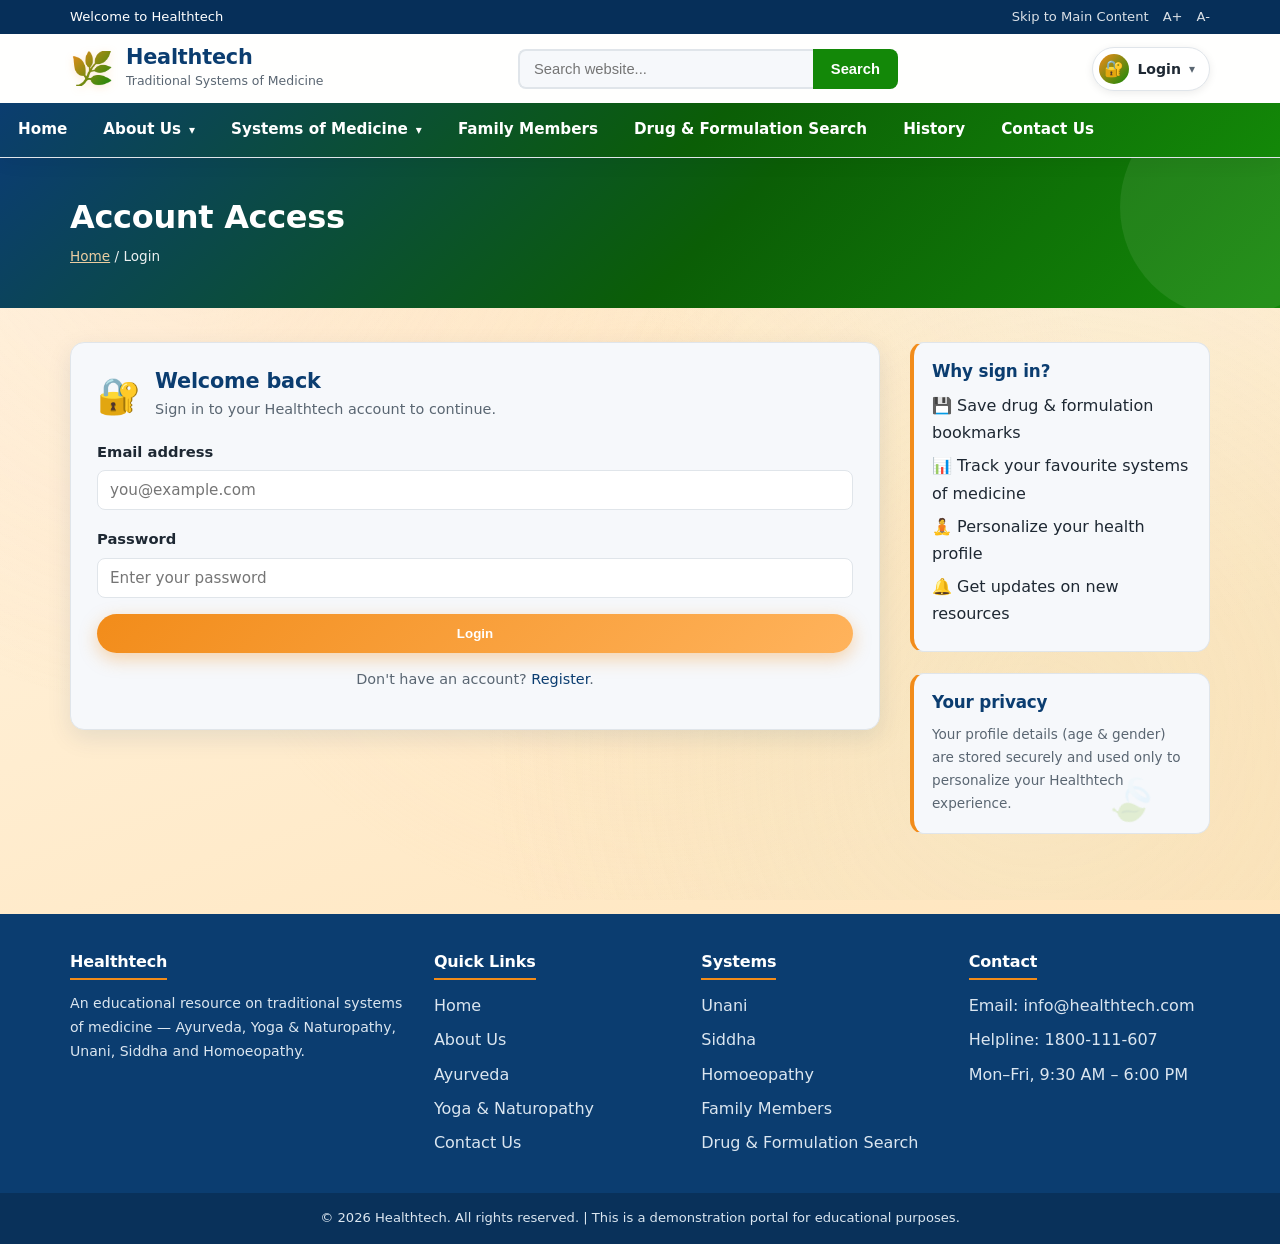
==== login.html @ 59c720d0 "Initial commit" ====
<!DOCTYPE html>
<html lang="en">
<head>
    <meta charset="UTF-8" />
    <meta name="viewport" content="width=device-width, initial-scale=1.0" />
    <meta name="description" content="Sign in to your Healthtech account to search Ayurvedic drugs & formulations, save bookmarks and personalize your experience." />
    <link rel="icon" href="data:image/svg+xml,%3Csvg xmlns='http://www.w3.org/2000/svg' viewBox='0 0 100 100'%3E%3Ctext y='.9em' font-size='90'%3E%F0%9F%8C%BF%3C/text%3E%3C/svg%3E" />
<title>Login | Healthtech</title>
    <link rel="stylesheet" href="styles.css" />
</head>
<body class="auth-theme login-page">
    <div id="main-content" class="main-content">
        <section class="page-banner">
            <div class="wrap">
                <h1>Account Access</h1>
                <p class="breadcrumb"><a href="index.html">Home</a> / Login</p>
            </div>
        </section>

        <section class="wrap content-row">
            <div class="content-main">
                <!-- Login Form -->
                <div class="auth-card">
                    <div class="auth-card-head">
                        <span class="auth-card-icon">🔐</span>
                        <div>
                            <h2>Welcome back</h2>
                            <p>Sign in to your Healthtech account to continue.</p>
                        </div>
                    </div>
                    <form id="loginForm">
                        <div class="form-group">
                            <label for="loginEmail">Email address</label>
                            <input type="email" id="loginEmail" placeholder="you@example.com" autocomplete="email" required />
                        </div>
                        <div class="form-group">
                            <label for="loginPassword">Password</label>
                            <input type="password" id="loginPassword" placeholder="Enter your password" autocomplete="current-password" required />
                        </div>
                        <button type="submit" class="btn-primary btn-block">Login</button>
                        <div class="form-status" id="loginStatus"></div>
                    </form>
                    <p style="text-align:center; margin-top:14px; font-size:0.9rem; color:var(--muted);">
                        Don't have an account? <a href="register.html">Register</a>.
                    </p>
                </div>
            </div>
            <aside class="sidebar">
                <div class="side-box">
                    <h3>Why sign in?</h3>
                    <ul>
                        <li>💾 Save drug &amp; formulation bookmarks</li>
                        <li>📊 Track your favourite systems of medicine</li>
                        <li>🧘 Personalize your health profile</li>
                        <li>🔔 Get updates on new resources</li>
                    </ul>
                </div>
                <div class="side-box">
                    <h3>Your privacy</h3>
                    <p style="font-size:0.85rem; color:var(--muted);">Your profile details (age &amp; gender) are stored securely and used only to personalize your Healthtech experience.</p>
                </div>
            </aside>
        </section>
    </div>

    <script src="common.js"></script>
    <script>
        document.addEventListener("DOMContentLoaded", function () {
            // If already logged in, go straight to home
            if (window.HealthtechAuth && window.HealthtechAuth.isLoggedIn()) {
                window.location.href = "index.html";
                return;
            }

            // ---- Login form ----
            const loginForm = document.getElementById("loginForm");
            const loginStatus = document.getElementById("loginStatus");
            if (loginForm) {
                loginForm.addEventListener("submit", function (e) {
                    e.preventDefault();
                    const email = document.getElementById("loginEmail").value.trim();
                    const password = document.getElementById("loginPassword").value.trim();
                    if (!email || !password) {
                        loginStatus.textContent = "⚠️ Please enter both email and password.";
                        loginStatus.style.color = "#c0392b";
                        return;
                    }
                    // Demo login: retain existing profile data if available, else derive from email
                    const existing = (window.HealthtechAuth && window.HealthtechAuth.getCurrentUser()) || {};
                    const name = existing.name ||
                        (email.split("@")[0].replace(/[^a-zA-Z ]/g, " ").replace(/\b\w/g, function (c) { return c.toUpperCase(); }) || "User");

                    if (window.HealthtechAuth) {
                        window.HealthtechAuth.login(name, email, existing.age, existing.gender, existing.height, existing.weight);
                        document.dispatchEvent(new Event("HealthtechAuthChanged"));
                    }
                    loginStatus.textContent = "✅ Login successful! Redirecting…";
                    loginStatus.style.color = "#138808";
                    setTimeout(function () { window.location.href = "index.html"; }, 800);
                });
            }
        });
    </script>
</body>
</html>
---- styles.css ----
/* =========================================================
   Healthtech Portal Stylesheet
   ========================================================= */

:root {
    --saffron: #f28c1a;
    --saffron-dark: #d9710a;
    --green: #138808;
    --green-dark: #0b5e06;
    --green-deep: #085004;
    --navy: #0b3d70;
    --navy-deep: #062f59;
    --white: #ffffff;
    --offwhite: #f6f8fb;
    --light: #eef2f6;
    --text: #1e2833;
    --muted: #5a6672;
    --border: #e0e5ea;
    --gold: #c9a227;
    --gold-light: #fdf6e3;
    --green-light: #e7f5ee;
    --gradient: linear-gradient(135deg, var(--navy) 0%, var(--green-dark) 55%, var(--green) 100%);
    --gradient-bright: linear-gradient(135deg, var(--saffron), #ffb35c);
    --shadow-sm: 0 1px 3px rgba(11, 61, 112, 0.08);
    --shadow: 0 8px 24px rgba(11, 61, 112, 0.1);
    --shadow-lg: 0 16px 40px rgba(11, 61, 112, 0.16);
    --radius: 14px;
    --radius-sm: 8px;
    --transition: all 0.22s cubic-bezier(0.4, 0, 0.2, 1);
}

* {
    box-sizing: border-box;
    margin: 0;
    padding: 0;
}

html {
    scroll-behavior: smooth;
    -webkit-text-size-adjust: 100%;
}

body {
    font-family: "Segoe UI", "Inter", system-ui, -apple-system, sans-serif;
    background: var(--offwhite);
    color: var(--text);
    line-height: 1.7;
    font-size: 16px;
    -webkit-font-smoothing: antialiased;
    text-rendering: optimizeLegibility;
}

a {
    color: var(--navy);
    text-decoration: none;
    transition: color 0.18s ease;
}

a:hover {
    text-decoration: none;
    color: var(--green);
}

img {
    max-width: 100%;
}

h1, h2, h3, h4, h5 {
    color: var(--navy);
    line-height: 1.25;
    font-weight: 700;
    letter-spacing: -0.01em;
}

.wrap {
    max-width: 1180px;
    margin: 0 auto;
    padding: 0 20px;
}

.sr-only {
    position: absolute;
    width: 1px;
    height: 1px;
    overflow: hidden;
    clip: rect(0 0 0 0);
    white-space: nowrap;
}

::selection {
    background: var(--green);
    color: #fff;
}

/* Custom scrollbar */
::-webkit-scrollbar {
    width: 11px;
}
::-webkit-scrollbar-track {
    background: var(--light);
}
::-webkit-scrollbar-thumb {
    background: linear-gradient(var(--green), var(--navy));
    border-radius: 8px;
    border: 2px solid var(--light);
}
::-webkit-scrollbar-thumb:hover {
    background: var(--green-dark);
}

/* ============ Header ============ */
.portal-header {
    position: sticky;
    top: 0;
    z-index: 1000;
    background: rgba(255, 255, 255, 0.97);
    backdrop-filter: blur(12px);
    -webkit-backdrop-filter: blur(12px);
    box-shadow: 0 1px 0 var(--border), 0 4px 20px rgba(0, 0, 0, 0.06);
}

.utility-bar {
    background: var(--navy-deep);
    color: #fff;
    font-size: 0.82rem;
}

.util-inner {
    display: flex;
    justify-content: space-between;
    align-items: center;
    padding-top: 6px;
    padding-bottom: 6px;
    flex-wrap: wrap;
    gap: 6px;
}

.util-links a {
    color: #fff;
    margin-left: 14px;
    cursor: pointer;
    font-weight: 500;
    opacity: 0.85;
    transition: opacity 0.15s;
}

.util-links a:hover {
    opacity: 1;
    text-decoration: underline;
}

.header-main {
    display: flex;
    align-items: center;
    justify-content: space-between;
    gap: 20px;
    padding-top: 12px;
    padding-bottom: 12px;
    flex-wrap: wrap;
}

.brand {
    display: flex;
    align-items: center;
    gap: 12px;
}

.logo {
    font-size: 2.2rem;
    line-height: 1;
    background: linear-gradient(135deg, var(--saffron), var(--green));
    -webkit-background-clip: text;
    background-clip: text;
    color: transparent;
    filter: drop-shadow(0 2px 4px rgba(255, 153, 51, 0.2));
}

.brand-text h1 {
    font-size: 1.3rem;
    color: var(--navy);
    line-height: 1.15;
    margin: 0;
}

.brand-text p {
    font-size: 0.78rem;
    color: var(--muted);
    margin: 0;
}

.header-search {
    display: flex;
    gap: 0;
    flex: 1;
    max-width: 380px;
}

.header-search input {
    flex: 1;
    padding: 10px 14px;
    border: 2px solid var(--border);
    border-right: none;
    border-radius: 8px 0 0 8px;
    font-size: 0.92rem;
    background: var(--offwhite);
    transition: border-color 0.2s, background 0.2s;
}

.header-search input:focus {
    border-color: var(--green);
    background: var(--white);
    outline: none;
}

.header-search button {
    padding: 10px 18px;
    background: var(--green);
    color: #fff;
    border: none;
    border-radius: 0 8px 8px 0;
    cursor: pointer;
    font-weight: 600;
    font-size: 0.92rem;
    transition: background 0.18s;
}

.header-search button:hover {
    background: var(--green-dark);
}

/* Header search dropdown (menu search results) */
.header-search {
    position: relative;
}

.header-search-results {
    position: absolute;
    top: calc(100% + 8px);
    left: 0;
    right: 0;
    background: #fff;
    border: 1px solid var(--border);
    border-radius: 10px;
    box-shadow: 0 10px 28px rgba(0, 0, 0, 0.16);
    z-index: 1100;
    max-height: 340px;
    overflow-y: auto;
    padding: 6px;
}

.header-search-item {
    display: flex;
    justify-content: space-between;
    align-items: center;
    gap: 10px;
    padding: 9px 12px;
    border-radius: 6px;
    cursor: pointer;
    font-size: 0.9rem;
    color: var(--text);
}

.header-search-item:hover,
.header-search-item.highlighted {
    background: var(--green-light);
    color: var(--green-dark);
}

.header-search-item .hs-label {
    font-weight: 600;
}

.header-search-item .hs-hint {
    font-size: 0.72rem;
    color: var(--muted);
    background: var(--light);
    padding: 2px 8px;
    border-radius: 12px;
    white-space: nowrap;
}

.header-search-empty {
    padding: 12px 14px;
    color: var(--muted);
    font-size: 0.9rem;
    text-align: center;
}

/* Header actions (menu toggle + profile) */
.header-actions {
    display: flex;
    align-items: center;
    gap: 10px;
}

/* Hamburger menu toggle (mobile only) */
.menu-toggle {
    display: none;
    flex-direction: column;
    justify-content: center;
    align-items: center;
    gap: 4px;
    width: 42px;
    height: 42px;
    background: #fff;
    border: 1px solid var(--border);
    border-radius: 8px;
    cursor: pointer;
    box-shadow: 0 2px 8px rgba(0, 0, 0, 0.08);
}

.menu-toggle:hover {
    border-color: var(--green);
}

.menu-bar {
    display: block;
    width: 20px;
    height: 2px;
    background: var(--navy);
    border-radius: 2px;
    transition: all 0.2s ease;
}

.menu-toggle.open .menu-bar:nth-child(1) {
    transform: translateY(6px) rotate(45deg);
}

.menu-toggle.open .menu-bar:nth-child(2) {
    opacity: 0;
}

.menu-toggle.open .menu-bar:nth-child(3) {
    transform: translateY(-6px) rotate(-45deg);
}

/* Profile menu */
.profile-menu {
    position: relative;
}

.profile-btn {
    display: flex;
    align-items: center;
    gap: 8px;
    background: #fff;
    border: 1px solid var(--border);
    border-radius: 30px;
    padding: 6px 14px 6px 6px;
    cursor: pointer;
    box-shadow: 0 2px 8px rgba(0, 0, 0, 0.08);
    transition: all 0.15s;
    font-family: inherit;
}

.profile-btn:hover {
    border-color: var(--green);
    box-shadow: 0 3px 12px rgba(0, 0, 0, 0.12);
}

.profile-avatar {
    width: 30px;
    height: 30px;
    border-radius: 50%;
    background: linear-gradient(135deg, var(--saffron), var(--green));
    display: flex;
    align-items: center;
    justify-content: center;
    font-size: 1rem;
    color: #fff;
}

.profile-name {
    font-size: 0.88rem;
    font-weight: 600;
    color: var(--text);
}

.profile-caret {
    font-size: 0.75rem;
    color: var(--muted);
    transition: transform 0.2s;
}

.profile-btn[aria-expanded="true"] .profile-caret {
    transform: rotate(180deg);
}

.profile-dropdown {
    display: none;
    position: absolute;
    top: calc(100% + 8px);
    right: 0;
    min-width: 200px;
    background: #fff;
    border: 1px solid var(--border);
    border-radius: 10px;
    box-shadow: 0 8px 24px rgba(0, 0, 0, 0.16);
    list-style: none;
    padding: 6px;
    z-index: 1001;
}

.profile-dropdown.open {
    display: block;
}

.profile-dropdown li a {
    display: block;
    padding: 9px 12px;
    border-radius: 6px;
    font-size: 0.9rem;
    color: var(--text);
}

.profile-dropdown li a:hover {
    background: var(--green-light);
    color: var(--green-dark);
    text-decoration: none;
}

.profile-dropdown .dropdown-divider {
    height: 1px;
    background: var(--border);
    margin: 6px 8px;
}

/* Mobile navigation (hamburger dropdown) */
@media (max-width: 900px) {
    .menu-toggle {
        display: flex;
    }

    .main-nav {
        position: absolute;
        top: 100%;
        left: 0;
        right: 0;
        background: linear-gradient(90deg, var(--green-dark), var(--green));
        display: none;
        box-shadow: 0 8px 20px rgba(0, 0, 0, 0.2);
        z-index: 1000;
    }

    .main-nav.mobile-open {
        display: block;
    }

    .main-nav > ul {
        flex-direction: column;
    }

    .main-nav > ul > li > a {
        padding: 13px 20px;
        border-bottom: 1px solid rgba(255, 255, 255, 0.12);
    }

    .main-nav .dropdown {
        position: static;
        box-shadow: none;
        border-radius: 0;
        min-width: 100%;
        background: rgba(255, 255, 255, 0.08);
    }

    .dropdown a {
        color: #fff;
        border-bottom: 1px solid rgba(255, 255, 255, 0.1);
    }

    .dropdown a:hover {
        background: rgba(255, 255, 255, 0.12);
        color: #fff;
    }

    .header-main {
        position: relative;
    }
}

@media (max-width: 600px) {
    .profile-name {
        display: none;
    }

    .profile-btn {
        padding: 6px;
    }

    .header-search {
        order: 3;
        max-width: 100%;
        flex-basis: 100%;
    }
}

/* ============ Navigation ============ */
.main-nav {
    background: var(--gradient);
}

.main-nav > ul {
    list-style: none;
    display: flex;
    flex-wrap: wrap;
    position: relative;
}

.main-nav > ul > li {
    position: relative;
}

.main-nav > ul > li > a {
    display: flex;
    align-items: center;
    gap: 6px;
    color: #fff;
    padding: 14px 18px;
    font-weight: 600;
    font-size: 0.95rem;
    transition: background 0.18s, transform 0.15s;
}

.main-nav > ul > li:hover > a,
.main-nav > ul > li.active > a {
    background: rgba(255, 255, 255, 0.14);
}

.main-nav > ul > li.active > a {
    box-shadow: inset 0 -3px 0 var(--saffron);
}

.main-nav > ul > li.has-dropdown > a::after {
    content: " ▾";
    font-size: 0.75rem;
    margin-left: 2px;
}

.dropdown {
    list-style: none;
    position: absolute;
    top: 100%;
    left: 0;
    background: #fff;
    min-width: 240px;
    box-shadow: 0 16px 36px rgba(11, 61, 112, 0.18);
    border-radius: 0 0 12px 12px;
    border-top: 3px solid var(--saffron);
    padding: 8px;
    display: none;
    z-index: 100;
}

.main-nav > ul > li:hover .dropdown {
    display: block;
    animation: dropdownIn 0.2s ease;
}

@keyframes dropdownIn {
    from {
        opacity: 0;
        transform: translateY(-6px);
    }
    to {
        opacity: 1;
        transform: translateY(0);
    }
}

.dropdown a {
    display: block;
    padding: 10px 14px;
    color: var(--text);
    border-radius: 8px;
    font-size: 0.9rem;
    transition: background 0.15s, color 0.15s, padding-left 0.15s;
}

.dropdown a:hover {
    background: var(--green-light);
    color: var(--green-dark);
    padding-left: 18px;
}

/* ============ Banner Carousel ============ */
.banner {
    position: relative;
    overflow: hidden;
    margin-bottom: 0;
}

.banner-slider {
    position: relative;
    height: 360px;
}

.banner-slide {
    position: absolute;
    inset: 0;
    display: flex;
    align-items: center;
    opacity: 0;
    transition: opacity 0.7s ease;
    color: #fff;
    background-size: cover;
    background-position: center;
}

/* Dark overlay for readability */
.banner-slide::before {
    content: "";
    position: absolute;
    inset: 0;
    background: linear-gradient(100deg, rgba(6, 30, 20, 0.78) 0%, rgba(8, 61, 40, 0.55) 45%, rgba(0, 0, 0, 0.15) 100%);
    z-index: 0;
}

/* Decorative background base — fluid gradients, no tiling */
.banner-slide::after {
    content: "";
    position: absolute;
    inset: 0;
    z-index: 0;
    pointer-events: none;
    opacity: 0.95;
    mix-blend-mode: screen;
    background-repeat: no-repeat;
}

/* =========================================================
   SLIDE 1 — AYURVEDA / TRADITIONAL WELLNESS
   A large, soft radial "botanical bloom" glow with scattered
   organic leaf sprigs flowing across the right side — no
   tiled boxes, just smooth fluid light.
   ========================================================= */
.banner-slide:nth-child(1)::after {
    background:
        radial-gradient(ellipse at 78% 30%, rgba(255, 214, 130, 0.5) 0, rgba(255, 214, 130, 0) 42%),
        radial-gradient(ellipse at 12% 88%, rgba(95, 205, 130, 0.55) 0, rgba(95, 205, 130, 0) 48%),
        radial-gradient(ellipse at 50% 118%, rgba(255, 255, 255, 0.16) 0, rgba(255, 255, 255, 0) 55%),
        url("data:image/svg+xml,%3Csvg xmlns='http://www.w3.org/2000/svg' width='520' height='520' viewBox='0 0 520 520'%3E%3Cg fill='none' stroke='%230b7a2e' stroke-opacity='0.22' stroke-width='2.5'%3E%3Cg transform='translate(430 150) rotate(-18)'%3E%3C!-- flowing leaf sprigs --%3E%3Cpath d='M0 0 q10 -70 34 -150 q-8 40 -34 150'/%3E%3Cpath d='M0 0 q-8 60 -30 130 q10 -40 30 -130'/%3E%3Cpath d='M0 0 q34 20 90 34 q-46 -6 -90 -34'/%3E%3Cpath d='M0 0 q-34 26 -86 58 q48 -2 86 -58'/%3E%3C!-- leaf shapes --%3E%3Cpath d='M60 -70 q44 -34 96 -42 q-10 52 -44 84 Z'/%3E%3Cpath d='M-52 -40 q-40 -44 -92 -58 q6 52 34 88 Z'/%3E%3Cpath d='M70 30 q52 6 108 -6 q-24 48 -70 58 Z'/%3E%3Cpath d='M-70 46 q-56 8 -112 -2 q22 50 66 62 Z'/%3E%3C/g%3E%3C!-- lone orbiting leaf --%3E%3Cg transform='translate(120 90) rotate(24)'%3E%3Cpath d='M0 0 q30 -22 66 -28 q-8 36 -28 58 Z'/%3E%3Cpath d='M0 0 q-22 34 -30 72 q-6 -40 30 -72'/%3E%3C/g%3E%3C/g%3E%3C/svg%3E"),
        radial-gradient(ellipse at 78% 40%, rgba(120, 220, 150, 0.35) 0, rgba(120, 220, 150, 0) 55%);
    background-position: center, center, center, 100% 30%, center;
    background-size: cover, cover, cover, 620px 620px, cover;
}

/* Floating herb particles for slide 1 */
.banner-slide:nth-child(1) .slide-art {
    background:
        radial-gradient(circle at 30px 40px, rgba(255, 255, 255, 0.55) 0, rgba(255, 255, 255, 0) 7px),
        radial-gradient(circle at 170px 110px, rgba(170, 255, 190, 0.5) 0, rgba(170, 255, 190, 0) 9px),
        radial-gradient(circle at 310px 50px, rgba(255, 226, 150, 0.5) 0, rgba(255, 226, 150, 0) 8px),
        radial-gradient(circle at 450px 130px, rgba(255, 255, 255, 0.4) 0, rgba(255, 255, 255, 0) 6px);
}

/* =========================================================
   SLIDE 2 — DRUG & FORMULATION (amber/orange theme)
   Botanical leaf design in warm amber/orange tones that
   match the slide's orange background (#b45309 → #f59e0b).
   ========================================================= */
.banner-slide:nth-child(2)::after {
    background:
        radial-gradient(ellipse at 72% 34%, rgba(255, 236, 190, 0.4) 0, rgba(255, 236, 190, 0) 42%),
        radial-gradient(ellipse at 16% 80%, rgba(255, 224, 178, 0.45) 0, rgba(255, 224, 178, 0) 46%),
        radial-gradient(ellipse at 50% 118%, rgba(255, 255, 255, 0.12) 0, rgba(255, 255, 255, 0) 55%),
        url("data:image/svg+xml,%3Csvg xmlns='http://www.w3.org/2000/svg' width='520' height='520' viewBox='0 0 520 520'%3E%3Cg fill='none' stroke='%23ffe9c2' stroke-opacity='0.28' stroke-width='2'%3E%3Cg transform='translate(430 160) rotate(14)'%3E%3C!-- flowing leaf sprigs (varied) --%3E%3Cpath d='M0 0 q14 -76 40 -158 q-10 42 -40 158'/%3E%3Cpath d='M0 0 q-10 64 -36 138 q12 -42 36 -138'/%3E%3Cpath d='M0 0 q36 22 96 38 q-50 -8 -96 -38'/%3E%3Cpath d='M0 0 q-38 28 -92 62 q52 0 92 -62'/%3E%3C!-- leaf shapes --%3E%3Cpath d='M64 -76 q46 -36 100 -46 q-12 54 -48 88 Z'/%3E%3Cpath d='M-56 -46 q-42 -46 -96 -62 q8 54 38 92 Z'/%3E%3Cpath d='M74 34 q54 6 112 -8 q-26 50 -74 60 Z'/%3E%3Cpath d='M-74 52 q-58 8 -116 -4 q24 52 70 64 Z'/%3E%3C/g%3E%3C!-- lone orbiting leaf --%3E%3Cg transform='translate(150 120) rotate(-20)'%3E%3Cpath d='M0 0 q30 -22 66 -28 q-8 36 -28 58 Z'/%3E%3Cpath d='M0 0 q-22 34 -30 72 q-6 -40 30 -72'/%3E%3C/g%3E%3C/g%3E%3C/svg%3E"),
        radial-gradient(ellipse at 72% 44%, rgba(255, 232, 178, 0.28) 0, rgba(255, 232, 178, 0) 55%);
    background-position: center, center, center, 100% 30%, center;
    background-size: cover, cover, cover, 620px 620px, cover;
}

/* Floating capsule / dosage particles for slide 2 (lighter amber tones) */
.banner-slide:nth-child(2) .slide-art {
    background:
        radial-gradient(ellipse at 40px 60px, rgba(255, 255, 255, 0.5) 0, rgba(255, 255, 255, 0) 13px),
        radial-gradient(ellipse at 190px 130px, rgba(255, 240, 200, 0.4) 0, rgba(255, 240, 200, 0) 15px),
        radial-gradient(ellipse at 330px 60px, rgba(255, 255, 255, 0.35) 0, rgba(255, 255, 255, 0) 11px),
        radial-gradient(ellipse at 470px 120px, rgba(255, 250, 230, 0.4) 0, rgba(255, 250, 230, 0) 12px);
}

/* =========================================================
   SLIDE 3 — YOGA / INTERNATIONAL DAY OF YOGA (blue theme)
   Botanical leaf design in cool cyan/white tones that
   match the slide's blue background (#155e75 → #38bdf8).
   ========================================================= */
.banner-slide:nth-child(3)::after {
    background:
        radial-gradient(ellipse at 76% 36%, rgba(224, 244, 255, 0.4) 0, rgba(224, 244, 255, 0) 42%),
        radial-gradient(ellipse at 20% 78%, rgba(214, 240, 255, 0.45) 0, rgba(214, 240, 255, 0) 46%),
        radial-gradient(ellipse at 50% 118%, rgba(255, 255, 255, 0.12) 0, rgba(255, 255, 255, 0) 55%),
        url("data:image/svg+xml,%3Csvg xmlns='http://www.w3.org/2000/svg' width='520' height='520' viewBox='0 0 520 520'%3E%3Cg fill='none' stroke='%23dff3ff' stroke-opacity='0.3' stroke-width='2'%3E%3Cg transform='translate(430 170) rotate(24)'%3E%3C!-- flowing leaf sprigs (varied arrangement) --%3E%3Cpath d='M0 0 q16 -80 46 -166 q-12 44 -46 166'/%3E%3Cpath d='M0 0 q-12 66 -38 142 q12 -44 38 -142'/%3E%3Cpath d='M0 0 q38 24 100 40 q-52 -8 -100 -40'/%3E%3Cpath d='M0 0 q-40 30 -96 64 q54 0 96 -64'/%3E%3C!-- leaf shapes (mirrored for variety) --%3E%3Cpath d='M60 -74 q-48 -30 -104 -38 q10 52 44 84 Z'/%3E%3Cpath d='M-54 -40 q-44 -46 -98 -62 q8 54 38 92 Z'/%3E%3Cpath d='M72 32 q52 8 110 -4 q-24 50 -72 60 Z'/%3E%3Cpath d='M-72 50 q-58 10 -114 -2 q22 52 68 64 Z'/%3E%3C/g%3E%3C!-- lone orbiting leaf --%3E%3Cg transform='translate(140 110) rotate(-14)'%3E%3Cpath d='M0 0 q30 -22 66 -28 q-8 36 -28 58 Z'/%3E%3Cpath d='M0 0 q-22 34 -30 72 q-6 -40 30 -72'/%3E%3C/g%3E%3C/g%3E%3C/svg%3E"),
        radial-gradient(ellipse at 76% 44%, rgba(214, 242, 255, 0.28) 0, rgba(214, 242, 255, 0) 55%);
    background-position: center, center, center, 100% 30%, center;
    background-size: cover, cover, cover, 620px 620px, cover;
}

/* Floating zen particles for slide 3 (lighter cyan/white tones) */
.banner-slide:nth-child(3) .slide-art {
    background:
        radial-gradient(circle at 40px 40px, rgba(255, 255, 255, 0.45) 0, rgba(255, 255, 255, 0) 7px),
        radial-gradient(circle at 170px 110px, rgba(215, 245, 255, 0.4) 0, rgba(215, 245, 255, 0) 9px),
        radial-gradient(circle at 310px 50px, rgba(235, 250, 255, 0.4) 0, rgba(235, 250, 255, 0) 8px),
        radial-gradient(circle at 450px 130px, rgba(255, 255, 255, 0.3) 0, rgba(255, 255, 255, 0) 6px);
}

/* Decorative art layer (right side) shown on each slide */
.banner-slide .slide-art {
    position: absolute;
    top: 0;
    right: 0;
    bottom: 0;
    width: 55%;
    z-index: 0;
    pointer-events: none;
    opacity: 0.9;
    background-repeat: no-repeat;
    background-size: 120px auto;
    background-position: center;
}

.banner-slide.active {
    opacity: 1;
}

.slide-inner {
    width: 100%;
    position: relative;
    z-index: 1;
    max-width: 1180px;
    margin: 0 auto;
    padding: 0 20px;
}

/* Theme badge above the heading */
.slide-inner .slide-eyebrow {
    display: inline-flex;
    align-items: center;
    gap: 8px;
    background: rgba(255, 255, 255, 0.16);
    border: 1px solid rgba(255, 255, 255, 0.28);
    backdrop-filter: blur(6px);
    -webkit-backdrop-filter: blur(6px);
    color: #ffe7c2;
    font-size: 0.82rem;
    font-weight: 700;
    letter-spacing: 0.12em;
    text-transform: uppercase;
    padding: 7px 16px;
    border-radius: 30px;
    margin-bottom: 18px;
}

.slide-inner h2 {
    font-size: 2.6rem;
    margin-bottom: 16px;
    max-width: 720px;
    color: #fff;
    text-shadow: 0 3px 16px rgba(0, 0, 0, 0.4);
    line-height: 1.15;
}

.slide-inner p {
    font-size: 1.12rem;
    max-width: 620px;
    margin-bottom: 26px;
    opacity: 0.97;
    text-shadow: 0 1px 8px rgba(0, 0, 0, 0.3);
}

/* Soft underline accent under the heading */
.slide-accent {
    width: 72px;
    height: 4px;
    background: linear-gradient(90deg, var(--saffron), var(--green));
    border-radius: 4px;
    margin-bottom: 16px;
}

.btn-primary {
    display: inline-block;
    background: var(--gradient-bright);
    color: #fff;
    padding: 12px 26px;
    border-radius: 30px;
    font-weight: 600;
    border: none;
    cursor: pointer;
    box-shadow: 0 6px 18px rgba(242, 140, 26, 0.35);
    transition: transform 0.18s, box-shadow 0.18s, background 0.18s;
}

.btn-primary:hover {
    transform: translateY(-2px);
    box-shadow: 0 10px 24px rgba(13, 94, 6, 0.4);
    background: var(--green-dark);
    text-decoration: none;
}

/* Banner buttons: keep saffron colour on hover — only a shadow (no green change) */
.banner-slide .btn-primary {
    transition: transform 0.18s, box-shadow 0.18s;
    color: #fff;
}

.banner-slide .btn-primary:hover {
    transform: translateY(-2px);
    background: var(--gradient-bright);
    color: #fff;
    text-decoration: none;
    box-shadow: 0 12px 28px rgba(0, 0, 0, 0.35);
}

.banner-btn {
    position: absolute;
    top: 50%;
    transform: translateY(-50%);
    background: rgba(0, 0, 0, 0.35);
    color: #fff;
    border: none;
    width: 44px;
    height: 44px;
    border-radius: 50%;
    font-size: 1.2rem;
    cursor: pointer;
    z-index: 5;
    backdrop-filter: blur(4px);
    transition: background 0.18s, transform 0.18s;
}

.banner-btn.prev { left: 16px; }
.banner-btn.next { right: 16px; }
.banner-btn:hover { background: rgba(0, 0, 0, 0.6); transform: translateY(-50%) scale(1.08); }

/* ============ Page banner (inner pages) ============ */
.page-banner {
    background: var(--gradient);
    color: #fff;
    padding: 40px 0;
    position: relative;
    overflow: hidden;
}

.page-banner::after {
    content: "";
    position: absolute;
    right: -60px;
    top: -60px;
    width: 220px;
    height: 220px;
    border-radius: 50%;
    background: rgba(255, 255, 255, 0.08);
    z-index: 0;
}

.page-banner .wrap {
    position: relative;
    z-index: 1;
}

.page-banner h1 {
    font-size: 2rem;
    color: #fff;
    margin: 0;
}

.page-banner .breadcrumb {
    font-size: 0.85rem;
    opacity: 0.92;
    margin-top: 8px;
}

.page-banner .breadcrumb a {
    color: #ffd9a8;
    text-decoration: underline;
}

/* ============ Intro ============ */
.intro {
    padding-top: 44px;
    text-align: center;
    padding-bottom: 14px;
}

.intro h2 {
    color: var(--navy);
    font-size: 1.8rem;
    margin-bottom: 12px;
}

.intro p {
    max-width: 820px;
    margin: 0 auto;
    color: var(--muted);
    font-size: 1.05rem;
}

/* ============ Systems ============ */
.systems {
    padding-top: 34px;
    padding-bottom: 24px;
}

.section-title {
    font-size: 1.7rem;
    color: var(--navy);
    text-align: center;
    margin-bottom: 8px;
    position: relative;
}

.section-title::after {
    content: "";
    display: block;
    width: 70px;
    height: 4px;
    background: linear-gradient(90deg, var(--saffron), var(--green));
    margin: 12px auto 0;
    border-radius: 4px;
}

.section-sub {
    text-align: center;
    color: var(--muted);
    margin-bottom: 22px;
}

.systems-grid {
    display: grid;
    grid-template-columns: repeat(3, 1fr);
    gap: 22px;
    margin-top: 24px;
}

.system-card {
    background: var(--white);
    border: 1px solid var(--border);
    border-top: 5px solid var(--green);
    border-radius: var(--radius);
    padding: 26px 20px;
    text-align: center;
    color: var(--text);
    box-shadow: var(--shadow-sm);
    transition: transform 0.2s, box-shadow 0.2s, border-color 0.2s;
    position: relative;
    overflow: hidden;
}

.system-card::after {
    content: "";
    position: absolute;
    bottom: 0;
    left: 0;
    right: 0;
    height: 4px;
    background: var(--gradient-bright);
    transform: scaleX(0);
    transition: transform 0.25s ease;
}

.system-card:hover {
    transform: translateY(-6px);
    box-shadow: var(--shadow-lg);
    border-color: var(--green);
    text-decoration: none;
}

.system-card:hover::after {
    transform: scaleX(1);
}

.system-icon {
    font-size: 2.8rem;
    margin-bottom: 12px;
    display: inline-block;
    transition: transform 0.2s;
}

.system-card:hover .system-icon {
    transform: scale(1.12);
}

.system-card h3 {
    color: var(--navy);
    margin-bottom: 8px;
}

.system-card p {
    font-size: 0.92rem;
    color: var(--muted);
}

/* ============ Search Block ============ */
.search-block {
    padding-top: 44px;
    padding-bottom: 40px;
}

.search-card {
    background: linear-gradient(145deg, #eef7f0 0%, #e3f0e6 45%, #f0f6ee 100%);
    border: 1px solid rgba(19, 136, 8, 0.18);
    border-radius: 24px;
    padding: 30px;
    box-shadow: 0 12px 40px rgba(11, 61, 112, 0.12), inset 0 1px 0 rgba(255, 255, 255, 0.7);
    position: relative;
    z-index: 2;
    overflow: hidden;
}

.search-card::before {
    content: "";
    position: absolute;
    top: 0;
    left: 0;
    right: 0;
    height: 5px;
    background: var(--gradient-bright);
}

/* Decorative soft blur circles for a modern UI/UX background */
.search-card::after {
    content: "";
    position: absolute;
    top: -60px;
    right: -50px;
    width: 220px;
    height: 220px;
    border-radius: 50%;
    background: radial-gradient(circle, rgba(19, 136, 8, 0.12) 0%, transparent 70%);
    pointer-events: none;
    z-index: 0;
}

.search-card > * {
    position: relative;
    z-index: 1;
}

/* Modern search bar container */
.search-bar {
    display: flex;
    align-items: center;
    gap: 8px;
    background: var(--green-light);
    border: 2px solid var(--green);
    border-radius: 50px;
    padding: 6px 8px 6px 18px;
    transition: border-color 0.2s, box-shadow 0.2s, background 0.2s;
}

.search-bar:focus-within {
    border-color: var(--green);
    background: var(--white);
    box-shadow: 0 0 0 4px rgba(19, 136, 8, 0.12);
}

.search-icon {
    display: flex;
    align-items: center;
    color: var(--muted);
    flex-shrink: 0;
}

#searchInput {
    flex: 1;
    min-width: 0;
    padding: 10px 4px;
    font-size: 1.02rem;
    border: none;
    outline: none;
    background: transparent;
    color: var(--text);
}

#searchInput::placeholder {
    color: var(--muted);
}

.search-clear {
    display: flex;
    align-items: center;
    justify-content: center;
    width: 32px;
    height: 32px;
    border: none;
    border-radius: 50%;
    background: var(--light);
    color: var(--muted);
    cursor: pointer;
    flex-shrink: 0;
    transition: background 0.15s, color 0.15s;
}

.search-clear:hover {
    background: var(--green-light);
    color: var(--green-dark);
}

.search-btn {
    background: var(--green);
    color: #fff;
    border: none;
    border-radius: 50px;
    padding: 11px 28px;
    font-size: 0.98rem;
    font-weight: 700;
    cursor: pointer;
    flex-shrink: 0;
    box-shadow: 0 4px 12px rgba(19, 136, 8, 0.3);
    transition: background 0.18s, transform 0.18s, box-shadow 0.18s;
}

.search-btn:hover {
    background: var(--green-dark);
    transform: translateY(-1px);
    box-shadow: 0 6px 16px rgba(19, 136, 8, 0.4);
}

/* Unified control/filter bar */
.filter-bar {
    display: flex;
    flex-wrap: wrap;
    align-items: center;
    gap: 20px;
    margin-top: 18px;
    padding-top: 16px;
    border-top: 1px solid var(--border);
}

.filter-group {
    display: flex;
    align-items: center;
    gap: 12px;
    flex-wrap: wrap;
}

.filter-label {
    font-size: 0.85rem;
    color: var(--muted);
    font-weight: 600;
}

/* Custom styled select with chevron */
.select-wrap {
    position: relative;
    display: inline-flex;
    align-items: center;
}

.select-wrap select {
    appearance: none;
    -webkit-appearance: none;
    padding: 9px 38px 9px 16px;
    border: 1px solid var(--border);
    border-radius: 10px;
    background: var(--offwhite);
    font-size: 0.95rem;
    color: var(--text);
    cursor: pointer;
    transition: border-color 0.15s, box-shadow 0.15s;
}

.select-wrap select:hover {
    border-color: var(--green);
}

.select-wrap select:focus {
    border-color: var(--green);
    outline: none;
    box-shadow: 0 0 0 3px rgba(19, 136, 8, 0.12);
}

.select-chevron {
    position: absolute;
    right: 14px;
    pointer-events: none;
    color: var(--muted);
}

/* Modern toggle switches */
.switch {
    position: relative;
    display: inline-flex;
    align-items: center;
    gap: 8px;
    cursor: pointer;
    font-size: 0.9rem;
    color: var(--text);
    user-select: none;
}

.switch input {
    position: absolute;
    opacity: 0;
    width: 0;
    height: 0;
}

.switch .slider {
    position: relative;
    width: 40px;
    height: 22px;
    background: var(--border);
    border-radius: 22px;
    transition: background 0.2s;
    flex-shrink: 0;
}

.switch .slider::before {
    content: "";
    position: absolute;
    width: 18px;
    height: 18px;
    left: 2px;
    top: 2px;
    background: #fff;
    border-radius: 50%;
    transition: transform 0.2s;
    box-shadow: 0 1px 3px rgba(0, 0, 0, 0.2);
}

.switch input:checked + .slider {
    background: var(--green);
}

.switch input:checked + .slider::before {
    transform: translateX(18px);
}

.switch input:focus-visible + .slider {
    outline: 3px solid var(--saffron);
    outline-offset: 2px;
}

.switch-label {
    font-weight: 500;
}

/* ============ Quick tags ============ */
.quick-tags {
    margin-top: 16px;
    display: flex;
    flex-wrap: wrap;
    gap: 8px;
}

.quick-tag {
    background: var(--gold-light);
    color: #7a6110;
    border: 1px solid #e3d19a;
    padding: 5px 12px;
    border-radius: 20px;
    font-size: 0.82rem;
    cursor: pointer;
    transition: all 0.15s;
}

.quick-tag:hover {
    background: var(--gold);
    color: #fff;
}

/* ============ Results ============ */
#results {
    margin-top: 26px;
}

.results-header {
    display: flex;
    align-items: center;
    gap: 12px;
    margin-bottom: 18px;
}

.results-header h2 {
    font-size: 1.4rem;
    color: var(--navy);
}

.count-badge {
    background: var(--green);
    color: #fff;
    padding: 4px 12px;
    border-radius: 20px;
    font-size: 0.85rem;
}

.result-group {
    margin-bottom: 30px;
}

.group-title {
    font-size: 1.15rem;
    color: var(--green-dark);
    margin-bottom: 14px;
}

/* ============ Card grid ============ */
.card-grid {
    display: grid;
    grid-template-columns: repeat(auto-fill, minmax(320px, 1fr));
    gap: 18px;
}

.item-card {
    background: #fff;
    border: 1px solid var(--border);
    border-left: 5px solid var(--green);
    border-radius: 12px;
    padding: 18px;
    box-shadow: 0 3px 10px rgba(0, 0, 0, 0.05);
    transition: transform 0.15s, box-shadow 0.15s;
    position: relative;
}

/* Star / bookmark toggle button on each recommendation card */
.bookmark-btn {
    position: absolute;
    top: 12px;
    right: 12px;
    width: 34px;
    height: 34px;
    border: 1px solid var(--border);
    background: var(--offwhite);
    border-radius: 50%;
    cursor: pointer;
    font-size: 1.05rem;
    line-height: 1;
    display: flex;
    align-items: center;
    justify-content: center;
    color: #b0b9c2;
    transition: all 0.18s;
    box-shadow: 0 2px 6px rgba(0, 0, 0, 0.08);
}

.bookmark-btn:hover {
    transform: scale(1.12);
    border-color: var(--gold);
    color: var(--gold);
}

.bookmark-btn.active {
    background: var(--gold);
    border-color: var(--gold);
    color: #fff;
}

.item-card:hover {
    transform: translateY(-3px);
    box-shadow: var(--shadow);
}

/* Staggered entrance animation for search result cards */
#results .card-grid .item-card.result-anim {
    opacity: 0;
    animation: resultCardIn 0.5s cubic-bezier(0.22, 1, 0.36, 1) forwards;
}

@keyframes resultCardIn {
    from {
        opacity: 0;
        transform: translateY(24px) scale(0.96);
    }
    to {
        opacity: 1;
        transform: translateY(0) scale(1);
    }
}

/* Ensure the scroll-reveal animation doesn't override the search entrance */
#results .card-grid .item-card.result-anim.revealed {
    animation: resultCardIn 0.5s cubic-bezier(0.22, 1, 0.36, 1) forwards;
}

@media (prefers-reduced-motion: reduce) {
    #results .card-grid .item-card.result-anim {
        opacity: 1;
        animation: none;
    }
}

.item-card h4 {
    font-size: 1.12rem;
    color: var(--navy);
    margin-bottom: 6px;
}

.item-card .book {
    display: inline-block;
    background: var(--green-light);
    color: var(--green-dark);
    font-size: 0.75rem;
    font-weight: 600;
    padding: 3px 10px;
    border-radius: 20px;
    margin-bottom: 10px;
}

.item-card .desc {
    font-size: 0.93rem;
    color: var(--text);
    margin-bottom: 10px;
}

.item-card .meta {
    font-size: 0.85rem;
    color: var(--muted);
    display: flex;
    flex-wrap: wrap;
    gap: 6px 14px;
}

.item-card .meta strong {
    color: var(--text);
}

.tag {
    display: inline-block;
    background: var(--gold-light);
    color: #7a6110;
    font-size: 0.75rem;
    padding: 2px 8px;
    border-radius: 12px;
    margin: 2px 4px 2px 0;
}

/* ============ "More" option ============ */
.more-wrap {
    display: flex;
    justify-content: center;
    grid-column: 1 / -1;
    padding: 10px 0 4px;
}

.more-btn {
    background: var(--green);
    color: #fff;
    border: none;
    border-radius: 30px;
    padding: 10px 34px;
    font-size: 0.95rem;
    font-weight: 600;
    cursor: pointer;
    box-shadow: 0 3px 10px rgba(0, 0, 0, 0.12);
    transition: all 0.15s;
}

.more-btn:hover {
    background: var(--green-dark);
    transform: translateY(-2px);
}

.more-btn.less-mode {
    background: var(--navy);
}

.more-btn.less-mode:hover {
    background: var(--green-dark);
}

/* ============ Empty state ============ */
.empty-state {
    text-align: center;
    padding: 40px 20px;
    color: var(--muted);
    background: #fff;
    border-radius: var(--radius);
    box-shadow: var(--shadow);
}

.empty-state .hint {
    font-size: 0.9rem;
    margin-top: 6px;
}

/* ============ News ============ */
.news {
    padding-top: 10px;
    padding-bottom: 40px;
}

.news-tabs {
    display: flex;
    gap: 6px;
    margin-top: 22px;
    flex-wrap: wrap;
    border-bottom: 2px solid var(--green);
}

.news-tab {
    padding: 10px 20px;
    background: var(--light);
    border: none;
    border-radius: 8px 8px 0 0;
    cursor: pointer;
    font-weight: 600;
    color: var(--muted);
}

.news-tab.active {
    background: var(--green);
    color: #fff;
}

.news-panel {
    display: none;
    background: var(--offwhite);
    border: 1px solid var(--border);
    border-top: none;
    border-radius: 0 0 10px 10px;
    padding: 20px 24px;
}

.news-panel.active {
    display: block;
}

.news-list {
    list-style: none;
}

.news-list li {
    padding: 9px 0;
    border-bottom: 1px dashed var(--border);
    font-size: 0.96rem;
}

.news-list li::before {
    content: "• ";
    color: var(--green);
    font-weight: 700;
}

.news-list li:last-child {
    border-bottom: none;
}

/* ============ Content layout (inner pages) ============ */
.content-row {
    display: grid;
    grid-template-columns: 1fr 300px;
    gap: 30px;
    padding-top: 34px;
    padding-bottom: 40px;
}

.content-main h2 {
    color: var(--navy);
    font-size: 1.5rem;
    margin: 18px 0 10px;
}

.content-main h3 {
    color: var(--green-dark);
    margin: 20px 0 8px;
}

.content-main p {
    margin-bottom: 12px;
    color: var(--text);
}

.content-main ul {
    margin: 10px 0 16px 22px;
}

.content-main li {
    margin-bottom: 6px;
}

.action-row {
    margin-top: 18px;
}

.side-box {
    background: var(--offwhite);
    border: 1px solid var(--border);
    border-left: 4px solid var(--saffron);
    border-radius: var(--radius);
    padding: 18px;
    margin-bottom: 20px;
}

.side-box h3 {
    color: var(--navy);
    font-size: 1.05rem;
    margin-bottom: 10px;
}

.side-box ul {
    list-style: none;
}

.side-box li {
    margin-bottom: 6px;
}

/* ============ Contact form ============ */
.contact-form {
    background: var(--offwhite);
    border: 1px solid var(--border);
    border-radius: var(--radius);
    padding: 24px;
    margin: 20px 0;
}

/* ============ Auth tabs (login/register combined page) ============ */
.auth-tabs {
    display: flex;
    gap: 6px;
    margin-bottom: 20px;
    border-bottom: 2px solid var(--green);
}

.auth-tab {
    padding: 10px 22px;
    background: var(--light);
    border: none;
    border-radius: 8px 8px 0 0;
    cursor: pointer;
    font-weight: 600;
    font-size: 0.95rem;
    color: var(--muted);
    font-family: inherit;
}

.auth-tab:hover {
    background: var(--gold-light);
    color: #7a6110;
}

.auth-tab.active {
    background: var(--green);
    color: #fff;
}

.form-group {
    margin-bottom: 16px;
}

.form-group label {
    display: block;
    font-weight: 600;
    margin-bottom: 6px;
    font-size: 0.92rem;
}

.form-group input,
.form-group select,
.form-group textarea {
    width: 100%;
    padding: 10px 12px;
    border: 1px solid var(--border);
    border-radius: 8px;
    font-size: 0.95rem;
    font-family: inherit;
}

.form-group input:focus,
.form-group textarea:focus,
.form-group select:focus {
    border-color: var(--green);
    outline: none;
}

.form-status {
    margin-top: 12px;
    font-weight: 600;
}

/* ============ Auth cards (login/register) ============ */
.auth-card {
    background: var(--offwhite);
    border: 1px solid var(--border);
    border-radius: var(--radius);
    padding: 26px;
    margin-bottom: 18px;
    box-shadow: var(--shadow);
}

.auth-card-head {
    display: flex;
    align-items: center;
    gap: 14px;
    margin-bottom: 18px;
}

.auth-card-head h2 {
    margin: 0;
    font-size: 1.3rem;
    color: var(--navy);
}

.auth-card-head p {
    margin: 2px 0 0;
    font-size: 0.9rem;
    color: var(--muted);
}

.auth-card-icon {
    font-size: 2.2rem;
    line-height: 1;
}

.auth-cta-card {
    text-align: center;
}

.auth-cta-card .auth-card-head {
    text-align: left;
}

.auth-cta-hint {
    margin-top: 12px;
    font-size: 0.9rem;
    color: var(--muted);
    text-align: center;
}

.auth-divider {
    display: flex;
    align-items: center;
    gap: 14px;
    margin: 26px 0;
    color: var(--muted);
    font-size: 0.9rem;
    font-weight: 600;
    text-align: center;
}

.auth-divider::before,
.auth-divider::after {
    content: "";
    flex: 1;
    height: 1px;
    background: var(--border);
}

.form-grid {
    display: grid;
    grid-template-columns: 1fr 1fr;
    gap: 14px;
}

.btn-block {
    display: block;
    width: 100%;
    text-align: center;
    margin-top: 6px;
}

.btn-secondary {
    display: inline-block;
    background: var(--offwhite);
    color: var(--navy);
    border: 1px solid var(--border);
    padding: 10px 18px;
    border-radius: 8px;
    font-weight: 600;
    text-align: center;
    cursor: pointer;
    transition: all 0.15s;
}

.btn-secondary:hover {
    background: var(--light);
    color: var(--green-dark);
    text-decoration: none;
}

@media (max-width: 600px) {
    .form-grid {
        grid-template-columns: 1fr;
    }
}

/* ============ Scroll-to-top button ============ */
.scroll-top {
    position: fixed;
    bottom: 24px;
    right: 24px;
    width: 46px;
    height: 46px;
    border-radius: 50%;
    border: none;
    background: linear-gradient(135deg, var(--green), var(--green-dark));
    color: #fff;
    font-size: 1.3rem;
    cursor: pointer;
    box-shadow: 0 4px 14px rgba(0, 0, 0, 0.25);
    display: flex;
    align-items: center;
    justify-content: center;
    opacity: 0;
    visibility: hidden;
    transform: translateY(12px);
    transition: opacity 0.25s ease, transform 0.25s ease, visibility 0.25s, background 0.15s;
    z-index: 3000;
}

.scroll-top.visible {
    opacity: 1;
    visibility: visible;
    transform: translateY(0);
}

.scroll-top:hover {
    background: linear-gradient(135deg, var(--saffron), #e08a1e);
}

/* ============ Reveal-on-scroll animation ============ */
.system-card,
.item-card,
.side-box,
.news-panel,
.search-card,
.auth-card,
.contact-form,
.stat-box,
.content-main,
.intro,
.state-details,
.history-entry,
.search.login,
.news-tabs,
.news-panel,
.results-header,
.card-grid,
.systems-grid {
    opacity: 0;
    transform: translateY(34px) scale(0.97);
    will-change: opacity, transform;
    transition: opacity 0.7s cubic-bezier(0.22, 1, 0.36, 1),
        transform 0.7s cubic-bezier(0.22, 1, 0.36, 1);
}

.revealed {
    opacity: 1;
    transform: translateY(0) scale(1);
}

/* Stagger child cards for a nicer cascade effect */
.revealed .system-card,
.revealed .item-card,
.revealed .stat-box,
.revealed .history-entry {
    animation: revealChild 0.6s cubic-bezier(0.22, 1, 0.36, 1) both;
}
.revealed .system-card:nth-child(1),
.revealed .item-card:nth-child(1),
.revealed .stat-box:nth-child(1),
.revealed .history-entry:nth-child(1) { animation-delay: 0.05s; }
.revealed .system-card:nth-child(2),
.revealed .item-card:nth-child(2),
.revealed .stat-box:nth-child(2),
.revealed .history-entry:nth-child(2) { animation-delay: 0.12s; }
.revealed .system-card:nth-child(3),
.revealed .item-card:nth-child(3),
.revealed .stat-box:nth-child(3),
.revealed .history-entry:nth-child(3) { animation-delay: 0.19s; }
.revealed .system-card:nth-child(4),
.revealed .item-card:nth-child(4),
.revealed .stat-box:nth-child(4),
.revealed .history-entry:nth-child(4) { animation-delay: 0.26s; }
.revealed .system-card:nth-child(5),
.revealed .item-card:nth-child(5),
.revealed .stat-box:nth-child(5),
.revealed .history-entry:nth-child(5) { animation-delay: 0.33s; }
.revealed .system-card:nth-child(6),
.revealed .item-card:nth-child(6),
.revealed .stat-box:nth-child(6),
.revealed .history-entry:nth-child(6) { animation-delay: 0.4s; }
.revealed .system-card:nth-child(n+7),
.revealed .item-card:nth-child(n+7),
.revealed .stat-box:nth-child(n+7),
.revealed .history-entry:nth-child(n+7) { animation-delay: 0.47s; }

@keyframes revealChild {
    from {
        opacity: 0;
        transform: translateY(30px) scale(0.95);
    }
    to {
        opacity: 1;
        transform: translateY(0) scale(1);
    }
}

@media (prefers-reduced-motion: reduce) {
    .system-card,
    .item-card,
    .side-box,
    .news-panel,
    .search-card,
    .auth-card,
    .contact-form,
    .stat-box,
    .content-main,
    .intro,
    .state-details,
    .history-entry,
    .search.login,
    .news-tabs,
    .news-panel,
    .results-header,
    .card-grid,
    .systems-grid {
        opacity: 1;
        transform: none;
        transition: none;
        animation: none;
    }
    html {
        scroll-behavior: auto;
    }
}

/* ============ Accessible focus styles ============ */
a:focus-visible,
button:focus-visible,
input:focus-visible,
select:focus-visible,
textarea:focus-visible,
[tabindex]:focus-visible {
    outline: 3px solid var(--saffron);
    outline-offset: 2px;
    border-radius: 4px;
}

/* ============ Improved empty state ============ */
.empty-state {
    text-align: center;
    padding: 40px 20px;
    color: var(--muted);
    background: var(--offwhite);
    border: 1px dashed var(--border);
    border-radius: var(--radius);
}

.empty-state p:first-child {
    font-size: 1.15rem;
    color: var(--text);
    font-weight: 600;
}

.empty-state .hint {
    font-size: 0.9rem;
    margin-top: 6px;
}

/* ============ Footer ============ */
.portal-footer {
    background: var(--navy);
    color: #dbe6f0;
    margin-top: 20px;
}

.footer-grid {
    display: grid;
    grid-template-columns: 1.4fr 1fr 1fr 1fr;
    gap: 26px;
    padding-top: 34px;
    padding-bottom: 30px;
}

.footer-col h4 {
    color: #fff;
    font-size: 1rem;
    margin-bottom: 12px;
    border-bottom: 2px solid var(--saffron);
    padding-bottom: 6px;
    display: inline-block;
}

.footer-col p {
    font-size: 0.88rem;
}

.footer-col ul {
    list-style: none;
}

.footer-col li {
    margin-bottom: 7px;
}

.footer-col a {
    color: #dbe6f0;
}

.footer-col a:hover {
    color: #fff;
    text-decoration: underline;
}

.footer-bottom {
    background: rgba(0, 0, 0, 0.2);
    padding: 14px 0;
    text-align: center;
    font-size: 0.82rem;
}

/* ============ India States Selector ============ */
.india-map-section {
    padding-top: 30px;
    padding-bottom: 30px;
}

.state-selector-card {
    background: var(--offwhite);
    border: 1px solid var(--border);
    border-radius: var(--radius);
    padding: 24px;
    box-shadow: var(--shadow);
    margin-bottom: 22px;
}

.state-select-label {
    display: block;
    font-weight: 600;
    font-size: 0.95rem;
    color: var(--navy);
    margin-bottom: 10px;
}

.state-select {
    width: 100%;
    max-width: 500px;
    padding: 12px 16px;
    font-size: 1rem;
    border: 2px solid var(--border);
    border-radius: 10px;
    background: #fff;
    color: var(--text);
    cursor: pointer;
    transition: border-color 0.2s;
    appearance: auto;
}

.state-select:focus {
    border-color: var(--green);
    outline: none;
}

.state-details {
    background: #fff;
    border: 1px solid var(--border);
    border-left: 5px solid var(--green);
    border-radius: var(--radius);
    padding: 26px 24px;
    box-shadow: var(--shadow);
    animation: stateDetailsIn 0.25s ease;
}

@keyframes stateDetailsIn {
    from {
        opacity: 0;
        transform: translateY(8px);
    }
    to {
        opacity: 1;
        transform: translateY(0);
    }
}

.state-details-head {
    display: flex;
    align-items: center;
    gap: 12px;
    flex-wrap: wrap;
    margin-bottom: 12px;
}

.state-details-head h3 {
    font-size: 1.4rem;
    color: var(--navy);
    margin: 0;
}

.state-region {
    display: inline-block;
    background: var(--green-light);
    color: var(--green-dark);
    font-size: 0.8rem;
    font-weight: 700;
    padding: 3px 12px;
    border-radius: 20px;
}

.state-heritage {
    font-size: 0.95rem;
    color: var(--text);
    margin-bottom: 18px;
    line-height: 1.7;
    border-left: 4px solid var(--green);
    padding-left: 16px;
}

.state-stats {
    display: flex;
    gap: 24px;
    margin-bottom: 16px;
    flex-wrap: wrap;
}

.state-stat {
    text-align: center;
    background: var(--offwhite);
    border: 1px solid var(--border);
    border-radius: var(--radius);
    padding: 14px 18px;
    min-width: 120px;
    flex: 1;
}

.state-stat strong {
    display: block;
    font-size: 1.6rem;
    font-weight: 700;
    color: var(--green-dark);
}

.state-stat span {
    font-size: 0.78rem;
    color: var(--muted);
    display: block;
    margin-top: 2px;
}

.state-meta {
    list-style: none;
    padding: 0;
    margin: 0;
    border-top: 1px dashed var(--border);
    padding-top: 14px;
}

.state-meta li {
    font-size: 0.9rem;
    color: var(--muted);
    margin-bottom: 6px;
}

.state-meta strong {
    color: var(--text);
}

/* =========================================================
   Page-specific decorative themes (Login / Register / Profile)
   Each page gets a unique soft animated background design.
   ========================================================= */

.auth-theme {
    position: relative;
    overflow-x: hidden;
}

/* Shared decorative background canvas */
.auth-theme::before {
    content: "";
    position: fixed;
    inset: 0;
    z-index: -2;
    pointer-events: none;
}

/* Soft radial glow accents */
.auth-theme::after {
    content: "";
    position: fixed;
    inset: 0;
    z-index: -1;
    pointer-events: none;
    background:
        radial-gradient(circle at 12% 18%, rgba(255, 255, 255, 0.35), transparent 40%),
        radial-gradient(circle at 88% 12%, rgba(255, 255, 255, 0.25), transparent 38%),
        radial-gradient(circle at 80% 85%, rgba(255, 255, 255, 0.28), transparent 42%);
}

/* ============ LOGIN PAGE — Amber / Gold theme ============ */
.auth-theme.login-page {
    background: linear-gradient(160deg, #fff6e8 0%, #ffedd0 45%, #ffe1b3 100%);
}

.auth-theme.login-page::before {
    background:
        radial-gradient(circle at 18% 22%, rgba(255, 153, 51, 0.16), transparent 42%),
        radial-gradient(circle at 82% 78%, rgba(201, 162, 39, 0.18), transparent 45%),
        radial-gradient(circle at 50% 50%, rgba(255, 225, 179, 0.35), transparent 60%);
}

/* Floating leaf "petal" particles for the login page */
.auth-theme.login-page .content-row::before {
    content: "🌿";
    position: absolute;
    font-size: 3.4rem;
    opacity: 0.18;
    top: 8%;
    left: 4%;
    transform: rotate(-18deg);
    animation: floaty 7s ease-in-out infinite;
}

.auth-theme.login-page .content-row::after {
    content: "🍃";
    position: absolute;
    font-size: 2.6rem;
    opacity: 0.2;
    bottom: 10%;
    right: 6%;
    transform: rotate(22deg);
    animation: floaty 8s ease-in-out infinite reverse;
}

/* ============ REGISTER PAGE — Blue / Cyan theme ============ */
.auth-theme.register-page {
    background: linear-gradient(160deg, #eaf4ff 0%, #d9ecff 45%, #c3e0ff 100%);
}

.auth-theme.register-page::before {
    background:
        radial-gradient(circle at 20% 16%, rgba(56, 189, 248, 0.16), transparent 42%),
        radial-gradient(circle at 80% 82%, rgba(6, 74, 132, 0.14), transparent 45%),
        radial-gradient(circle at 55% 45%, rgba(255, 255, 255, 0.4), transparent 58%);
}

/* Floating droplet / plus particles for the register page */
.auth-theme.register-page .content-row::before {
    content: "💧";
    position: absolute;
    font-size: 3rem;
    opacity: 0.2;
    top: 10%;
    right: 5%;
    transform: rotate(12deg);
    animation: floaty 7.5s ease-in-out infinite;
}

.auth-theme.register-page .content-row::after {
    content: "➕";
    position: absolute;
    font-size: 2.4rem;
    opacity: 0.16;
    bottom: 12%;
    left: 5%;
    animation: floaty 9s ease-in-out infinite reverse;
}

/* ============ PROFILE PAGE — Green / Gold theme ============ */
.auth-theme.profile-page {
    background: linear-gradient(160deg, #eff8f1 0%, #ddf0e2 45%, #cbe8d2 100%);
}

.auth-theme.profile-page::before {
    background:
        radial-gradient(circle at 15% 20%, rgba(19, 136, 8, 0.14), transparent 42%),
        radial-gradient(circle at 85% 80%, rgba(201, 162, 39, 0.16), transparent 45%),
        radial-gradient(circle at 50% 55%, rgba(255, 255, 255, 0.4), transparent 58%);
}

/* Floating shield / star particles for the profile page */
.auth-theme.profile-page .content-row::before {
    content: "🛡️";
    position: absolute;
    font-size: 3rem;
    opacity: 0.16;
    top: 9%;
    left: 5%;
    animation: floaty 7.5s ease-in-out infinite;
}

.auth-theme.profile-page .content-row::after {
    content: "⭐";
    position: absolute;
    font-size: 2.2rem;
    opacity: 0.2;
    bottom: 12%;
    right: 6%;
    animation: floaty 8.5s ease-in-out infinite reverse;
}

/* Make the content-row a positioning context for the floating particles */
.auth-theme .content-row {
    position: relative;
}

/* Gentle float animation for decorative particles */
@keyframes floaty {
    0%, 100% { transform: translateY(0) rotate(0deg); }
    50%      { transform: translateY(-22px) rotate(8deg); }
}

/* ============ Login Required Modal ============ */
.auth-modal-overlay {
    display: none;
    position: fixed;
    inset: 0;
    background: rgba(0, 0, 0, 0.55);
    z-index: 5000;
    align-items: center;
    justify-content: center;
    padding: 20px;
}

.auth-modal-overlay.open {
    display: flex;
}

.auth-modal {
    background: #fff;
    border-radius: 14px;
    box-shadow: 0 18px 50px rgba(0, 0, 0, 0.3);
    max-width: 420px;
    width: 100%;
    padding: 28px 26px;
    text-align: center;
    position: relative;
    animation: authModalIn 0.25s ease;
}

@keyframes authModalIn {
    from {
        opacity: 0;
        transform: translateY(14px) scale(0.97);
    }
    to {
        opacity: 1;
        transform: translateY(0) scale(1);
    }
}

.auth-modal-close {
    position: absolute;
    top: 10px;
    right: 10px;
    width: 30px;
    height: 30px;
    border: none;
    background: var(--light);
    border-radius: 50%;
    cursor: pointer;
    font-size: 1rem;
    color: var(--muted);
    display: flex;
    align-items: center;
    justify-content: center;
    transition: all 0.15s;
}

.auth-modal-close:hover {
    background: #e74c3c;
    color: #fff;
}

.auth-modal-icon {
    font-size: 2.6rem;
    margin-bottom: 10px;
}

.auth-modal h3 {
    color: var(--navy);
    font-size: 1.3rem;
    margin-bottom: 8px;
}

.auth-modal p {
    color: var(--muted);
    font-size: 0.95rem;
    margin-bottom: 18px;
}

.auth-modal-actions {
    display: flex;
    flex-direction: column;
    gap: 10px;
}

.auth-modal-actions .btn-primary {
    text-align: center;
    border-radius: 30px;
}

.auth-modal-actions .btn-secondary {
    display: inline-block;
    background: var(--light);
    color: var(--navy);
    padding: 11px 22px;
    border-radius: 30px;
    font-weight: 600;
    border: 1px solid var(--border);
    cursor: pointer;
    font-size: 0.95rem;
}

.auth-modal-actions .btn-secondary:hover {
    background: var(--green-light);
    text-decoration: none;
}

/* Login-gated search notice */
.search-login-notice {
    text-align: center;
    padding: 40px 20px;
    color: var(--muted);
    background: #fff;
    border-radius: var(--radius);
    box-shadow: var(--shadow);
    margin-top: 26px;
}

.search-login-notice h3 {
    color: var(--navy);
    font-size: 1.25rem;
    margin-bottom: 8px;
}

.search-login-notice .btn-primary {
    margin-top: 14px;
}

/* ============ Bookmarks page: keep btn-primary saffron on hover ============ */
body.bookmarks-page .btn-primary {
    background: var(--gradient-bright);
    color: #fff;
}

body.bookmarks-page .btn-primary:hover {
    background: var(--gradient-bright);
    color: #fff;
    box-shadow: 0 10px 24px rgba(242, 140, 26, 0.4);
}

/* ============ Search History ============ */
.history-entry {
    display: flex;
    flex-wrap: wrap;
    align-items: center;
    justify-content: space-between;
    gap: 10px;
    background: var(--white);
    border: 1px solid var(--border);
    border-left: 4px solid var(--saffron);
    border-radius: var(--radius);
    padding: 14px 18px;
    margin-bottom: 12px;
    box-shadow: 0 2px 8px rgba(0, 0, 0, 0.05);
}

.history-query {
    font-weight: 600;
    color: var(--navy);
    font-size: 1rem;
}

.history-meta {
    display: flex;
    flex-wrap: wrap;
    gap: 6px 16px;
    font-size: 0.85rem;
    color: var(--muted);
}

.history-meta strong {
    color: var(--text);
}

.history-clear {
    background: var(--offwhite);
    color: #c0392b;
    border: 1px solid #e0b4b4;
    padding: 8px 16px;
    border-radius: 8px;
    font-weight: 600;
    cursor: pointer;
    transition: all 0.15s;
}

.history-clear:hover {
    background: #c0392b;
    color: #fff;
    border-color: #c0392b;
}

/* Sidebar login/register hidden for authenticated users */
.side-box .auth-guest-only {
    display: list-item;
}

body.logged-in .side-box .auth-guest-only {
    display: none;
}

@media (max-width: 600px) {
    .state-stats {
        flex-direction: column;
    }
    .state-select {
        max-width: 100%;
    }
    .search-bar {
        flex-wrap: wrap;
        border-radius: 20px;
        padding: 8px;
    }
    .search-bar .search-icon {
        padding-left: 8px;
    }
    #searchInput {
        flex-basis: calc(100% - 40px);
    }
    .search-btn {
        flex-basis: 100%;
        margin-top: 4px;
        border-radius: 20px;
    }
.filter-bar {
        flex-direction: column;
        align-items: stretch;
        gap: 14px;
    }
    .filter-group {
        justify-content: space-between;
    }
    .search-card {
        padding: 20px 16px;
    }
}
@media (max-width: 900px) {
    .systems-grid {
        grid-template-columns: repeat(2, 1fr);
    }
    .content-row {
        grid-template-columns: 1fr;
    }
    .footer-grid {
        grid-template-columns: 1fr 1fr;
    }
    .banner-slider {
        height: 280px;
    }
}

@media (max-width: 600px) {
    .systems-grid {
        grid-template-columns: 1fr;
    }
    .footer-grid {
        grid-template-columns: 1fr;
    }
    .banner-slider {
        height: 320px;
    }
    .slide-inner h2 {
        font-size: 1.6rem;
    }
    .card-grid {
        grid-template-columns: 1fr;
    }
    .header-search {
        max-width: 100%;
    }
}
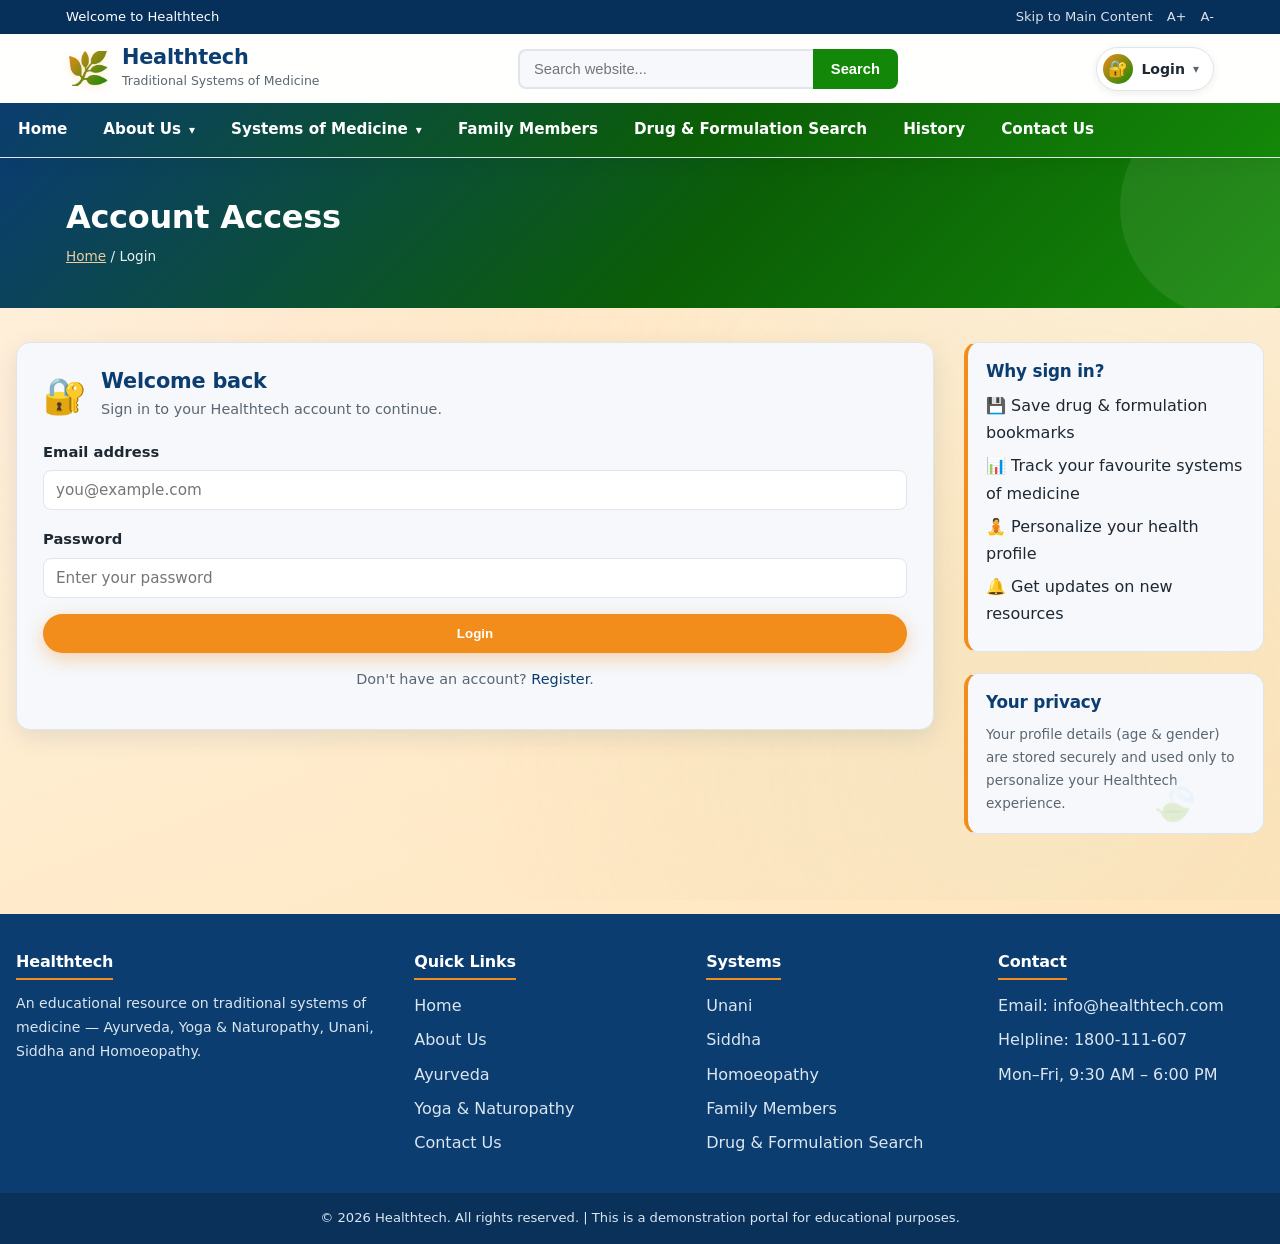
==== commit e35c2493: "Updated website" ====
--- a/login.html
+++ b/login.html
@@ -78,20 +78,36 @@
             if (loginForm) {
                 loginForm.addEventListener("submit", function (e) {
                     e.preventDefault();
-                    const email = document.getElementById("loginEmail").value.trim();
+const email = document.getElementById("loginEmail").value.trim();
                     const password = document.getElementById("loginPassword").value.trim();
                     if (!email || !password) {
                         loginStatus.textContent = "⚠️ Please enter both email and password.";
                         loginStatus.style.color = "#c0392b";
                         return;
                     }
-                    // Demo login: retain existing profile data if available, else derive from email
-                    const existing = (window.HealthtechAuth && window.HealthtechAuth.getCurrentUser()) || {};
-                    const name = existing.name ||
-                        (email.split("@")[0].replace(/[^a-zA-Z ]/g, " ").replace(/\b\w/g, function (c) { return c.toUpperCase(); }) || "User");
+                    // Only Gmail addresses are allowed
+                    if (!/^[^\s@]+@gmail\.com$/i.test(email)) {
+                        loginStatus.textContent = "⚠️ Please use a valid Gmail address (e.g. you@gmail.com).";
+                        loginStatus.style.color = "#c0392b";
+                        return;
+                    }
+                    // Only registered users can log in
+                    if (!window.HealthtechAuth || !window.HealthtechAuth.isRegistered(email)) {
+                        loginStatus.textContent = "⚠️ This email is not registered. Please create an account first.";
+                        loginStatus.style.color = "#c0392b";
+                        return;
+                    }
+                    if (!window.HealthtechAuth.verifyCredentials(email, password)) {
+                        loginStatus.textContent = "⚠️ Incorrect password. Please try again.";
+                        loginStatus.style.color = "#c0392b";
+                        return;
+                    }
+// Look up the registered user's profile to retain their details
+                    const registered = window.HealthtechAuth.getRegisteredUser(email) || {};
+                    const name = registered.name || "User";
 
                     if (window.HealthtechAuth) {
-                        window.HealthtechAuth.login(name, email, existing.age, existing.gender, existing.height, existing.weight);
+                        window.HealthtechAuth.login(name, email, registered.age, registered.gender, registered.height, registered.weight);
                         document.dispatchEvent(new Event("HealthtechAuthChanged"));
                     }
                     loginStatus.textContent = "✅ Login successful! Redirecting…";
--- a/styles.css
+++ b/styles.css
@@ -791,8 +791,8 @@
 
 .btn-primary:hover {
     transform: translateY(-2px);
-    box-shadow: 0 10px 24px rgba(13, 94, 6, 0.4);
-    background: var(--green-dark);
+    box-shadow: 0 10px 24px rgba(242, 140, 26, 0.4);
+    background: var(--gradient-bright);
     text-decoration: none;
 }
 
@@ -1040,8 +1040,8 @@
     display: flex;
     align-items: center;
     gap: 8px;
-    background: var(--green-light);
-    border: 2px solid var(--green);
+    background: var(--offwhite);
+    border: 2px solid var(--border);
     border-radius: 50px;
     padding: 6px 8px 6px 18px;
     transition: border-color 0.2s, box-shadow 0.2s, background 0.2s;
@@ -2182,6 +2182,22 @@
     background: linear-gradient(160deg, #fff6e8 0%, #ffedd0 45%, #ffe1b3 100%);
 }
 
+/* Login button: solid saffron (orange) — no green in normal or hover state */
+.auth-theme.login-page .btn-primary {
+    background: var(--saffron);
+    color: #fff;
+    border: none;
+    box-shadow: 0 6px 18px rgba(242, 140, 26, 0.35);
+}
+
+.auth-theme.login-page .btn-primary:hover {
+    background: var(--saffron-dark);
+    color: #fff;
+    box-shadow: 0 10px 24px rgba(242, 140, 26, 0.4);
+    transform: translateY(-2px);
+    text-decoration: none;
+}
+
 .auth-theme.login-page::before {
     background:
         radial-gradient(circle at 18% 22%, rgba(255, 153, 51, 0.16), transparent 42%),
@@ -2418,6 +2434,23 @@
     margin-top: 14px;
 }
 
+/* ============ Home screen Login Now buttons: solid saffron (no green/white on hover) ============ */
+.search-login-notice .btn-primary,
+.auth-modal-actions .btn-primary {
+    background: var(--saffron);
+    color: #fff;
+    box-shadow: 0 6px 18px rgba(242, 140, 26, 0.35);
+}
+
+.search-login-notice .btn-primary:hover,
+.auth-modal-actions .btn-primary:hover {
+    background: var(--saffron-dark);
+    color: #fff;
+    box-shadow: 0 10px 24px rgba(242, 140, 26, 0.4);
+    transform: translateY(-2px);
+    text-decoration: none;
+}
+
 /* ============ Bookmarks page: keep btn-primary saffron on hover ============ */
 body.bookmarks-page .btn-primary {
     background: var(--gradient-bright);
@@ -2560,3 +2593,269 @@
         max-width: 100%;
     }
 }
+
+/* =========================================================
+   Fully Responsive / Fluid Layout
+   Ensures the whole website fits each device automatically.
+   ========================================================= */
+
+html {
+    overflow-x: clip;
+}
+
+body {
+    overflow-x: clip;
+    width: 100%;
+    max-width: 100%;
+}
+
+/* Shared fluid width helper */
+.wrap,
+.slide-inner {
+    width: 100%;
+    max-width: 1180px;
+    padding-left: 16px;
+    padding-right: 16px;
+    margin-left: auto;
+    margin-right: auto;
+    box-sizing: border-box;
+}
+
+/* Prevent overflowing grids */
+.systems-grid,
+.card-grid,
+.footer-grid,
+.content-row,
+.auth-card,
+.search-card,
+.state-selector-card,
+.news-panel,
+.service-grid,
+.stat-grid {
+    max-width: 100%;
+    box-sizing: border-box;
+}
+
+/* Make the recommendation/search card grid scale fluidly on small screens */
+.card-grid {
+    grid-template-columns: repeat(auto-fill, minmax(min(320px, 100%), 1fr));
+}
+
+.item-card {
+    min-width: 0;
+    word-wrap: break-word;
+    overflow-wrap: break-word;
+}
+
+/* Header: keep the brand, search and actions balanced without overflow */
+.header-main {
+    flex-wrap: nowrap;
+}
+
+.header-search {
+    min-width: 0;
+}
+
+.header-search input {
+    min-width: 0;
+}
+
+/* Images and media always fit their container */
+img,
+video,
+canvas,
+svg,
+iframe {
+    max-width: 100%;
+    height: auto;
+}
+
+/* Buttons and inputs never overflow their container */
+input,
+select,
+textarea,
+button {
+    max-width: 100%;
+    box-sizing: border-box;
+}
+
+/* Flexible tables */
+table {
+    width: 100%;
+    max-width: 100%;
+    display: block;
+    overflow-x: auto;
+    white-space: nowrap;
+    -webkit-overflow-scrolling: touch;
+}
+
+/* --- Tablet / Medium screens --- */
+@media (min-width: 601px) and (max-width: 1024px) {
+    .banner-slider {
+        height: 300px;
+    }
+    .slide-inner h2 {
+        font-size: 2.1rem;
+    }
+    .section-title {
+        font-size: 1.5rem;
+    }
+    .systems-grid {
+        grid-template-columns: repeat(2, 1fr);
+        gap: 16px;
+    }
+    .card-grid {
+        gap: 14px;
+    }
+    .content-row {
+        grid-template-columns: 1fr;
+        gap: 22px;
+    }
+    .footer-grid {
+        grid-template-columns: repeat(2, 1fr);
+        gap: 18px;
+    }
+}
+
+/* --- Mobile / Small screens --- */
+@media (max-width: 600px) {
+    html,
+    body {
+        font-size: 15px;
+    }
+    .wrap,
+    .slide-inner {
+        padding-left: 12px;
+        padding-right: 12px;
+    }
+    .banner-slider {
+        height: 340px;
+    }
+    .slide-inner h2 {
+        font-size: 1.5rem;
+    }
+    .slide-inner p {
+        font-size: 1rem;
+    }
+    .slide-eyebrow {
+        font-size: 0.7rem;
+    }
+    .section-title {
+        font-size: 1.35rem;
+    }
+    .section-sub {
+        font-size: 0.92rem;
+    }
+    h1 {
+        font-size: 1.6rem;
+    }
+    h2 {
+        font-size: 1.3rem;
+    }
+    h3 {
+        font-size: 1.1rem;
+    }
+    /* Stack layout containers for easier reading */
+    .systems-grid,
+    .footer-grid,
+    .card-grid,
+    .state-stats {
+        grid-template-columns: 1fr;
+    }
+    .content-row {
+        grid-template-columns: 1fr;
+        padding-top: 24px;
+    }
+    .card-grid {
+        gap: 14px;
+    }
+    .search-card,
+    .auth-card,
+    .state-selector-card,
+    .contact-form {
+        padding: 18px 14px;
+        border-radius: 16px;
+    }
+    .search-bar {
+        border-radius: 18px;
+        padding: 6px;
+    }
+    .search-btn {
+        padding: 11px 18px;
+        font-size: 0.92rem;
+    }
+    .filter-bar {
+        flex-direction: column;
+        align-items: stretch;
+        gap: 12px;
+    }
+    .filter-group {
+        justify-content: flex-start;
+    }
+    .quick-tags {
+        gap: 6px;
+    }
+    .quick-tag {
+        font-size: 0.76rem;
+    }
+    .results-header {
+        flex-wrap: wrap;
+        gap: 8px;
+    }
+    .results-header h2 {
+        font-size: 1.2rem;
+    }
+    .banner-btn {
+        width: 36px;
+        height: 36px;
+        font-size: 1rem;
+    }
+    .scroll-top {
+        width: 40px;
+        height: 40px;
+        font-size: 1.1rem;
+        right: 16px;
+        bottom: 16px;
+    }
+    .footer-grid {
+        gap: 24px;
+    }
+    .news-panel {
+        padding: 16px;
+    }
+    .brand-text h1 {
+        font-size: 1.05rem;
+    }
+    .brand-text p {
+        font-size: 0.68rem;
+    }
+    .logo {
+        font-size: 1.7rem;
+    }
+    .header-main {
+        gap: 10px;
+    }
+}
+
+/* --- Extra small phones --- */
+@media (max-width: 380px) {
+    .header-search {
+        display: none;
+    }
+    .menu-toggle {
+        width: 38px;
+        height: 38px;
+    }
+    .profile-btn {
+        padding: 5px;
+    }
+    .slide-inner h2 {
+        font-size: 1.3rem;
+    }
+    .banner-slider {
+        height: 320px;
+    }
+    .item-card {
+        padding: 14px;
+    }
+}
